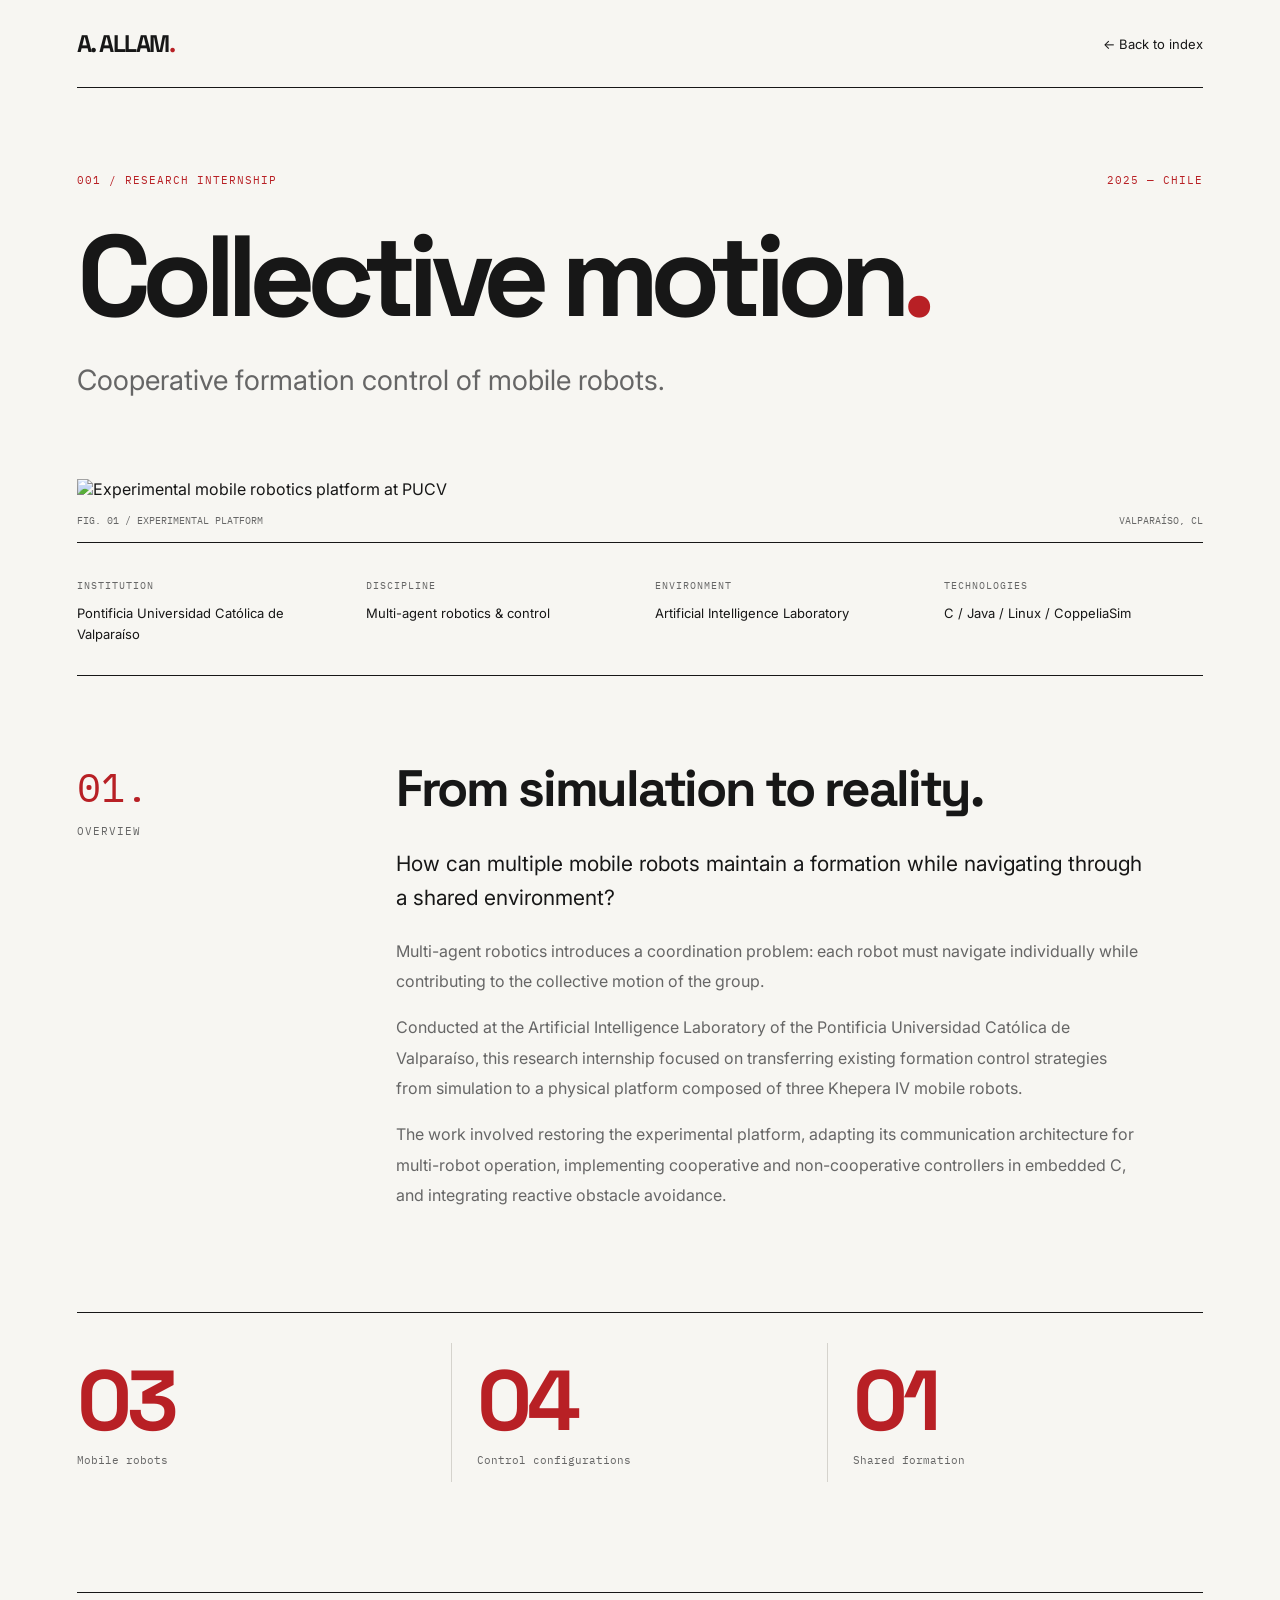
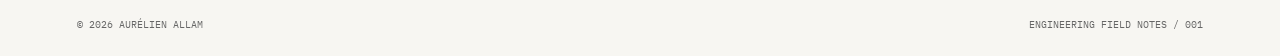
==== projects/khepera.html @ e6eaeb32 "Build initial robotics portfolio and Khepera project page" ====
<!DOCTYPE html>
<html lang="en">
  <head>
    <meta charset="UTF-8" />
    <meta name="viewport" content="width=device-width, initial-scale=1.0" />

    <title>Collective Motion | Aurélien Allam</title>

    <link rel="stylesheet" href="../style.css" />
    <link rel="stylesheet" href="../project.css" />

    <link rel="preconnect" href="https://fonts.googleapis.com" />
    <link rel="preconnect" href="https://fonts.gstatic.com" crossorigin />

    <link
      href="https://fonts.googleapis.com/css2?family=Space+Grotesk:wght@400;500;600;700&family=Inter:wght@400;500;600&family=IBM+Plex+Mono:wght@400;500&display=swap"
      rel="stylesheet"
    />
  </head>

  <body>
    <!-- NAVIGATION -->

    <header class="site-header container">
      <a class="logo" href="../index.html">A. ALLAM<span>.</span></a>

      <nav>
        <a href="../index.html#work">← Back to index</a>
      </nav>
    </header>

    <main class="container">
      <!-- PROJECT INTRODUCTION -->

      <section class="project-hero">
        <div class="project-eyebrow">
          <span>001 / RESEARCH INTERNSHIP</span>
          <span>2025 — CHILE</span>
        </div>

        <h1>Collective motion<span>.</span></h1>

        <p class="project-subtitle">
          Cooperative formation control of mobile robots.
        </p>
      </section>

      <!-- MAIN PHOTOGRAPH -->

      <figure class="editorial-figure">
        <img
          src="../assets/images/khepera/khepera-lab.jpg"
          alt="Experimental mobile robotics platform at PUCV"
        />

        <figcaption>
          <span>FIG. 01 / EXPERIMENTAL PLATFORM</span>
          <span>VALPARAÍSO, CL</span>
        </figcaption>
      </figure>

      <!-- PROJECT METADATA -->

      <section class="project-metadata">
        <div>
          <span class="metadata-label">Institution</span>
          <p>Pontificia Universidad Católica de Valparaíso</p>
        </div>

        <div>
          <span class="metadata-label">Discipline</span>
          <p>Multi-agent robotics & control</p>
        </div>

        <div>
          <span class="metadata-label">Environment</span>
          <p>Artificial Intelligence Laboratory</p>
        </div>

        <div>
          <span class="metadata-label">Technologies</span>
          <p>C / Java / Linux / CoppeliaSim</p>
        </div>
      </section>

      <!-- OVERVIEW -->

      <section class="editorial-section" id="overview">
        <div class="editorial-index">
          <span>01.</span>
          <p>OVERVIEW</p>
        </div>

        <div class="editorial-content">
          <h2>From simulation to reality.</h2>

          <p class="lead-paragraph">
            How can multiple mobile robots maintain a formation
            while navigating through a shared environment?
          </p>

          <p>
            Multi-agent robotics introduces a coordination problem:
            each robot must navigate individually while contributing
            to the collective motion of the group.
          </p>

          <p>
            Conducted at the Artificial Intelligence Laboratory of
            the Pontificia Universidad Católica de Valparaíso,
            this research internship focused on transferring
            existing formation control strategies from simulation
            to a physical platform composed of three Khepera IV
            mobile robots.
          </p>

          <p>
            The work involved restoring the experimental platform,
            adapting its communication architecture for multi-robot
            operation, implementing cooperative and non-cooperative
            controllers in embedded C, and integrating reactive
            obstacle avoidance.
          </p>
        </div>
      </section>

      <!-- PROJECT IN NUMBERS -->

      <section class="project-metrics">
        <div class="metric">
          <strong>03</strong>
          <span>Mobile robots</span>
        </div>

        <div class="metric">
          <strong>04</strong>
          <span>Control configurations</span>
        </div>

        <div class="metric">
          <strong>01</strong>
          <span>Shared formation</span>
        </div>
      </section>
    </main>

    <footer class="site-footer container">
      <span>© 2026 AURÉLIEN ALLAM</span>
      <span>ENGINEERING FIELD NOTES / 001</span>
    </footer>
  </body>
</html>
---- style.css ----
/* ========================================
   01 — DESIGN SYSTEM
   ======================================== */

:root {
  --background: #f7f6f2;
  --foreground: #171717;
  --accent: #b82025;
  --muted: #666666;
  --border: #d5d3cd;

  --font-heading: "Space Grotesk", sans-serif;
  --font-body: "Inter", sans-serif;
  --font-mono: "IBM Plex Mono", monospace;
}

/* ========================================
   02 — GLOBAL STYLES
   ======================================== */

* {
  box-sizing: border-box;
}

html {
  scroll-behavior: smooth;
}

body {
  margin: 0;
  background: var(--background);
  color: var(--foreground);
  font-family: var(--font-body);
  -webkit-font-smoothing: antialiased;
}

a {
  color: inherit;
  text-decoration: none;
}

a:focus-visible {
  outline: 2px solid var(--accent);
  outline-offset: 5px;
}

.container {
  width: 88%;
  max-width: 1200px;
  margin: 0 auto;
}

/* ========================================
   03 — NAVIGATION
   ======================================== */

.site-header {
  display: flex;
  justify-content: space-between;
  align-items: center;
  padding: 28px 0;
  border-bottom: 1px solid var(--foreground);
}

.logo {
  font-family: var(--font-heading);
  font-size: 24px;
  font-weight: 700;
  letter-spacing: -1.5px;
}

.logo span {
  color: var(--accent);
}

nav {
  display: flex;
  gap: 30px;
}

nav a {
  font-size: 13px;
  transition: color 0.2s ease;
}

nav a:hover {
  color: var(--accent);
}

/* ========================================
   04 — HERO
   ======================================== */

.hero {
  padding: 100px 0 75px;
}

.eyebrow {
  font-family: var(--font-mono);
  font-size: 12px;
  letter-spacing: 1.5px;
  color: var(--accent);
}

.hero h1 {
  font-family: var(--font-heading);
  font-size: clamp(55px, 10vw, 140px);
  font-weight: 700;
  line-height: 0.95;
  letter-spacing: -0.075em;
  margin: 30px 0;
}

.hero h1 span {
  color: var(--accent);
}

.hero-description {
  max-width: 480px;
  font-size: 17px;
  line-height: 1.8;
  color: var(--muted);
}

.hero-bottom {
  display: flex;
  justify-content: space-between;
  align-items: flex-end;
  margin-top: 45px;
}

.text-link {
  color: var(--accent);
  font-size: 14px;
  padding-bottom: 6px;
  border-bottom: 1px solid var(--accent);
}

.annotation {
  font-family: var(--font-mono);
  font-size: 11px;
  color: var(--muted);
}

/* ========================================
   05 — PROJECTS
   ======================================== */

.section-heading {
  display: flex;
  justify-content: space-between;
  border-top: 1px solid var(--foreground);
  padding: 18px 0;
  font-family: var(--font-mono);
  font-size: 12px;
  letter-spacing: 0.5px;
}

.project-image {
  position: relative;
  display: block;
  width: 100%;
  overflow: hidden;
  background-color: #171717;
}

.project-image img {
  display: block;
  width: 100%;
  height: auto;
  transition: transform 0.6s ease;
}

.project-image:hover img {
  transform: scale(1.025);
}

/* PROJECT OVERLAY */

.project-overlay {
  position: absolute;
  inset: 0;
  background: linear-gradient(
    90deg,
    rgba(0, 0, 0, 0.85),
    rgba(0, 0, 0, 0.3) 50%,
    transparent 80%
  );
  opacity: 0;
  transition: opacity 0.5s ease;
}

.project-preview {
  position: absolute;
  top: 50%;
  left: 6%;
  width: 45%;
  color: white;

  opacity: 0;
  transform: translateY(calc(-50% + 20px));

  transition:
    opacity 0.5s ease,
    transform 0.5s ease;
}

.preview-label {
  font-family: var(--font-mono);
  font-size: 10px;
  letter-spacing: 1.5px;
}

.project-preview h3 {
  font-family: var(--font-heading);
  font-size: clamp(24px, 5vw, 75px);
  line-height: 0.95;
  letter-spacing: -0.06em;
  color: #e34346;
  margin: 20px 0;
}

.preview-description {
  font-size: clamp(12px, 1.4vw, 17px);
  line-height: 1.6;
  max-width: 350px;
}

.preview-link {
  display: inline-block;
  margin-top: 15px;
  font-family: var(--font-mono);
  font-size: 10px;
  letter-spacing: 1px;
}

/* HOVER ANIMATION */

.project-image:hover .project-overlay,
.project-image:focus-visible .project-overlay {
  opacity: 1;
}

.project-image:hover .project-preview,
.project-image:focus-visible .project-preview {
  opacity: 1;
  transform: translateY(-50%);
}

/* TOUCHSCREENS */

@media (hover: none) {
  .project-overlay {
    opacity: 1;
  }

  .project-preview {
    opacity: 1;
    transform: translateY(-50%);
  }
}

.image-placeholder {
  font-family: var(--font-mono);
  font-size: 12px;
  letter-spacing: 2px;
  color: var(--muted);
}

.image-reference {
  position: absolute;
  top: 20px;
  left: 20px;
  font-family: var(--font-mono);
  font-size: 11px;
}

.image-caption {
  display: flex;
  justify-content: space-between;
  gap: 20px;
  padding: 12px 0;
  color: var(--muted);
  font-family: var(--font-mono);
  font-size: 10px;
}

.project-info {
  display: flex;
  align-items: flex-start;
  gap: 30px;
  padding: 35px 0;
  border-bottom: 1px solid var(--foreground);
}

.project-number {
  font-family: var(--font-mono);
  font-size: 30px;
  color: var(--accent);
}

.project-description h2 {
  margin: 0 0 12px;
  font-family: var(--font-heading);
  font-size: 42px;
  letter-spacing: -2px;
}

.project-description p {
  margin: 8px 0;
  font-size: 15px;
}

.project-description .project-location {
  font-size: 12px;
  color: var(--muted);
}

.project-description .project-tags {
  margin-top: 24px;
  font-family: var(--font-mono);
  font-size: 11px;
  line-height: 1.8;
  color: var(--muted);
}

.project-arrow {
  margin-left: auto;
  color: var(--accent);
  font-size: 38px;
  transition: transform 0.25s ease;
}

.project-info:hover .project-arrow {
  transform: translate(5px, -5px);
}

/* ========================================
   06 — ABOUT
   ======================================== */

.about-section {
  padding: 90px 0;
}

.about-section h2 {
  font-family: var(--font-heading);
  font-size: 40px;
  letter-spacing: -2px;
}

.about-section p {
  max-width: 600px;
  line-height: 1.8;
  color: var(--muted);
}

/* ========================================
   07 — FOOTER
   ======================================== */

.site-footer {
  display: flex;
  justify-content: space-between;
  gap: 20px;
  padding: 25px 0;
  border-top: 1px solid var(--foreground);
  font-family: var(--font-mono);
  font-size: 10px;
  color: var(--muted);
}

/* ========================================
   08 — RESPONSIVE DESIGN
   ======================================== */

@media (max-width: 600px) {
  .container {
    width: 90%;
  }

  .site-header {
    padding: 20px 0;
  }

  nav {
    gap: 15px;
  }

  nav a {
    font-size: 11px;
  }

  .logo {
    font-size: 19px;
  }

  .hero {
    padding: 65px 0 45px;
  }

  .hero h1 {
    font-size: clamp(42px, 11vw, 65px);
  }

  .hero-description {
    font-size: 15px;
  }

  .hero-bottom {
    align-items: flex-start;
    flex-direction: column;
    gap: 15px;
  }

  .project-info {
    gap: 15px;
  }

  .project-description h2 {
    font-size: 30px;
  }

  .project-number {
    font-size: 22px;
  }

  .project-arrow {
    font-size: 26px;
  }

  .image-placeholder {
    font-size: 9px;
    letter-spacing: 1px;
  }
}

@media (prefers-reduced-motion: reduce) {
  html {
    scroll-behavior: auto;
  }

  * {
    transition: none !important;
  }
}
---- project.css ----
/* ========================================
   01 — PROJECT HERO
   ======================================== */

.project-hero {
  padding: 85px 0 50px;
}

.project-eyebrow {
  display: flex;
  justify-content: space-between;
  gap: 20px;
  font-family: var(--font-mono);
  font-size: 11px;
  letter-spacing: 1px;
  color: var(--accent);
}

.project-hero h1 {
  font-family: var(--font-heading);
  font-size: clamp(48px, 9vw, 120px);
  font-weight: 700;
  line-height: 0.95;
  letter-spacing: -0.075em;
  margin: 35px 0 25px;
}

.project-hero h1 span {
  color: var(--accent);
}

.project-subtitle {
  font-size: clamp(18px, 2.5vw, 28px);
  line-height: 1.5;
  max-width: 750px;
  color: var(--muted);
}

/* ========================================
   02 — EDITORIAL PHOTOGRAPHY
   ======================================== */

.editorial-figure {
  margin: 0;
}

.editorial-figure img {
  display: block;
  width: 100%;
  max-height: 650px;
  object-fit: cover;
}

.editorial-figure figcaption {
  display: flex;
  justify-content: space-between;
  gap: 20px;
  padding: 15px 0;
  font-family: var(--font-mono);
  font-size: 10px;
  color: var(--muted);
}

/* ========================================
   03 — PROJECT METADATA
   ======================================== */

.project-metadata {
  display: grid;
  grid-template-columns: repeat(4, 1fr);
  gap: 30px;
  padding: 30px 0;
  border-top: 1px solid var(--foreground);
  border-bottom: 1px solid var(--foreground);
}

.metadata-label {
  font-family: var(--font-mono);
  font-size: 10px;
  text-transform: uppercase;
  color: var(--muted);
  letter-spacing: 1px;
}

.project-metadata p {
  font-size: 13px;
  line-height: 1.6;
  margin: 10px 0 0;
}

/* ========================================
   04 — EDITORIAL SECTIONS
   ======================================== */

.editorial-section {
  display: grid;
  grid-template-columns: 1fr 3fr;
  gap: 50px;
  padding: 85px 0;
}

.editorial-index span {
  font-family: var(--font-mono);
  font-size: 40px;
  color: var(--accent);
}

.editorial-index p {
  font-family: var(--font-mono);
  font-size: 11px;
  letter-spacing: 1px;
  color: var(--muted);
}

.editorial-content h2 {
  font-family: var(--font-heading);
  font-size: clamp(30px, 4vw, 52px);
  letter-spacing: -0.045em;
  line-height: 1.1;
  margin: 0 0 30px;
}

.editorial-content p {
  max-width: 750px;
  font-size: 16px;
  line-height: 1.9;
  color: var(--muted);
}

.editorial-content .lead-paragraph {
  font-size: 21px;
  line-height: 1.6;
  color: var(--foreground);
}

/* ========================================
   05 — PROJECT METRICS
   ======================================== */

.project-metrics {
  display: grid;
  grid-template-columns: repeat(3, 1fr);
  border-top: 1px solid var(--foreground);
  margin-bottom: 80px;
  padding: 30px 0;
}

.metric {
  display: flex;
  flex-direction: column;
  gap: 10px;
  padding: 15px 25px;
  border-right: 1px solid var(--border);
}

.metric:first-child {
  padding-left: 0;
}

.metric:last-child {
  border-right: none;
}

.metric strong {
  font-family: var(--font-heading);
  font-size: clamp(40px, 7vw, 85px);
  line-height: 1;
  letter-spacing: -0.06em;
  color: var(--accent);
}

.metric span {
  font-family: var(--font-mono);
  font-size: 11px;
  color: var(--muted);
}

/* ========================================
   06 — RESPONSIVE DESIGN
   ======================================== */

@media (max-width: 800px) {
  .project-metadata {
    grid-template-columns: repeat(2, 1fr);
  }

  .editorial-section {
    grid-template-columns: 1fr;
    gap: 25px;
    padding: 55px 0;
  }
}

@media (max-width: 600px) {
  .project-hero {
    padding: 55px 0 30px;
  }

  .project-eyebrow {
    font-size: 9px;
  }

  .editorial-figure figcaption {
    font-size: 8px;
  }

  .metric {
    padding: 10px;
  }

  .metric span {
    font-size: 9px;
  }

  .editorial-content p {
    font-size: 15px;
  }

  .editorial-content .lead-paragraph {
    font-size: 19px;
  }
}
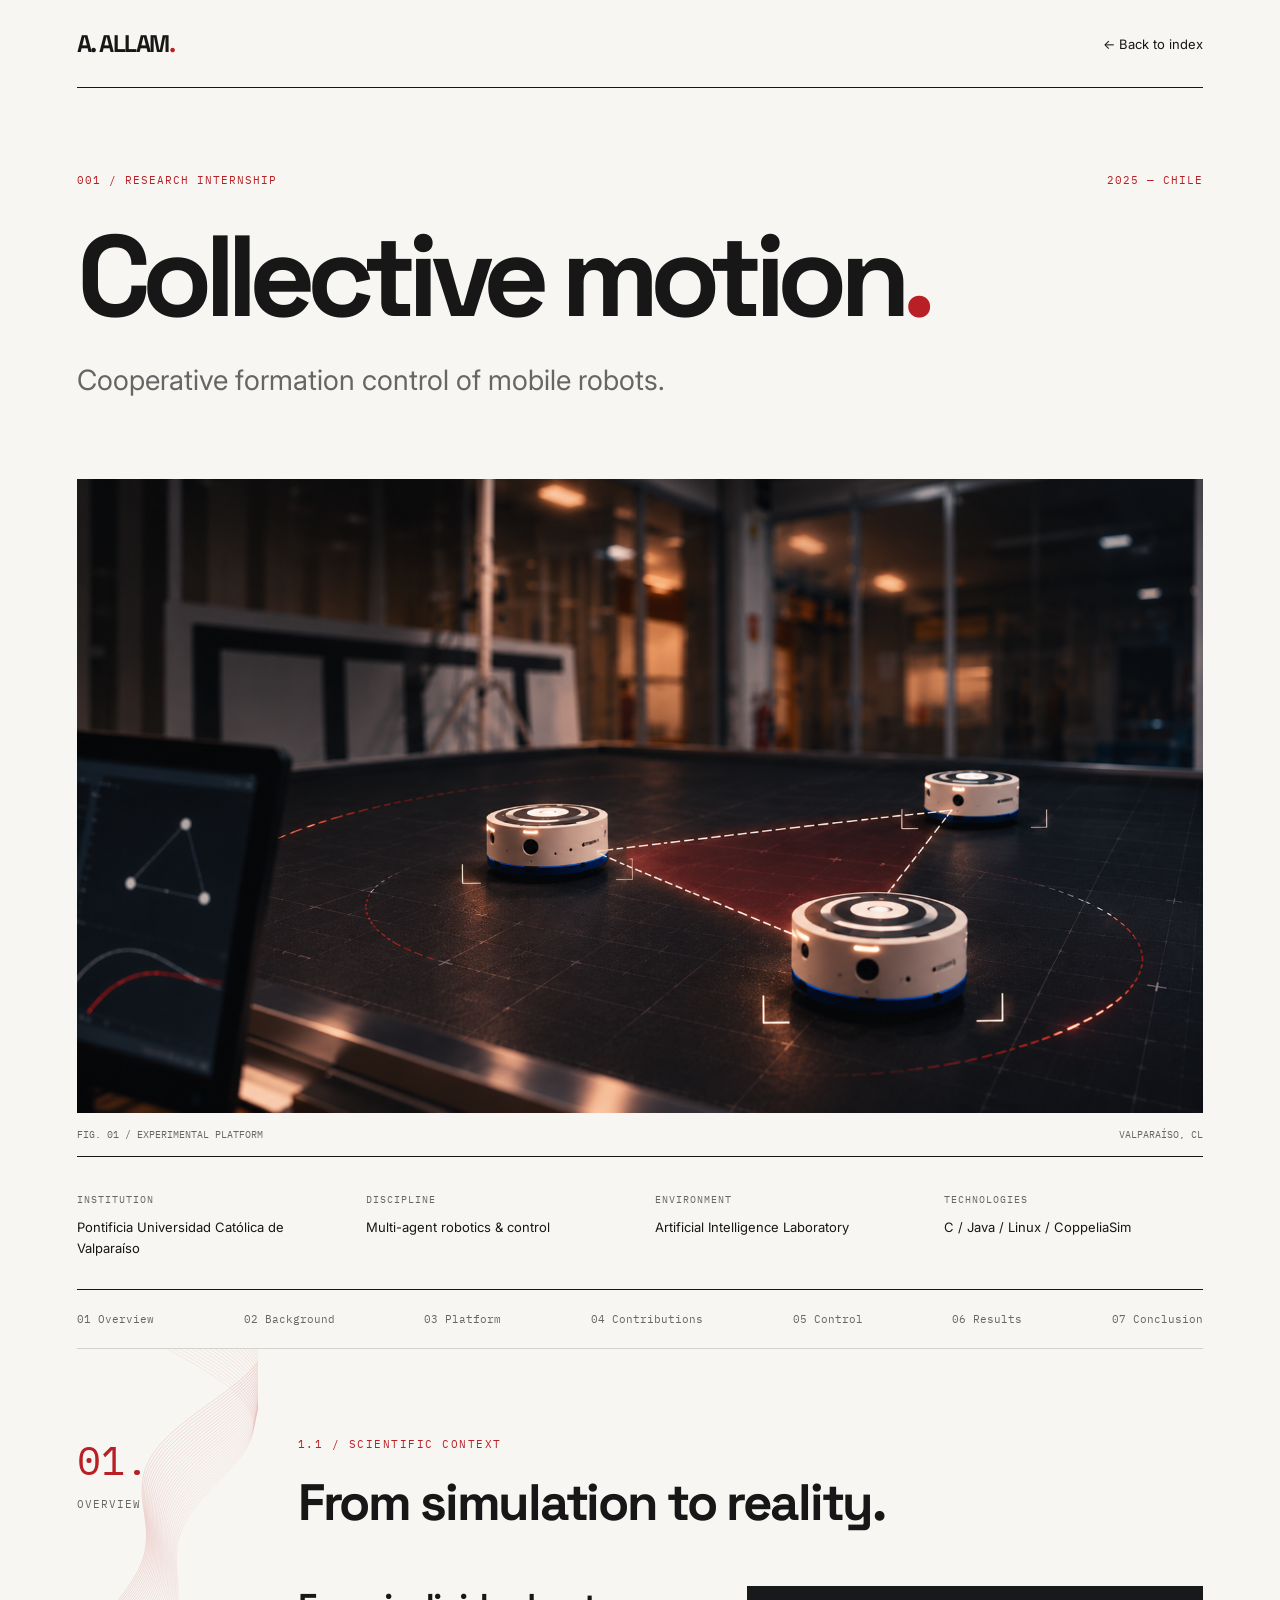
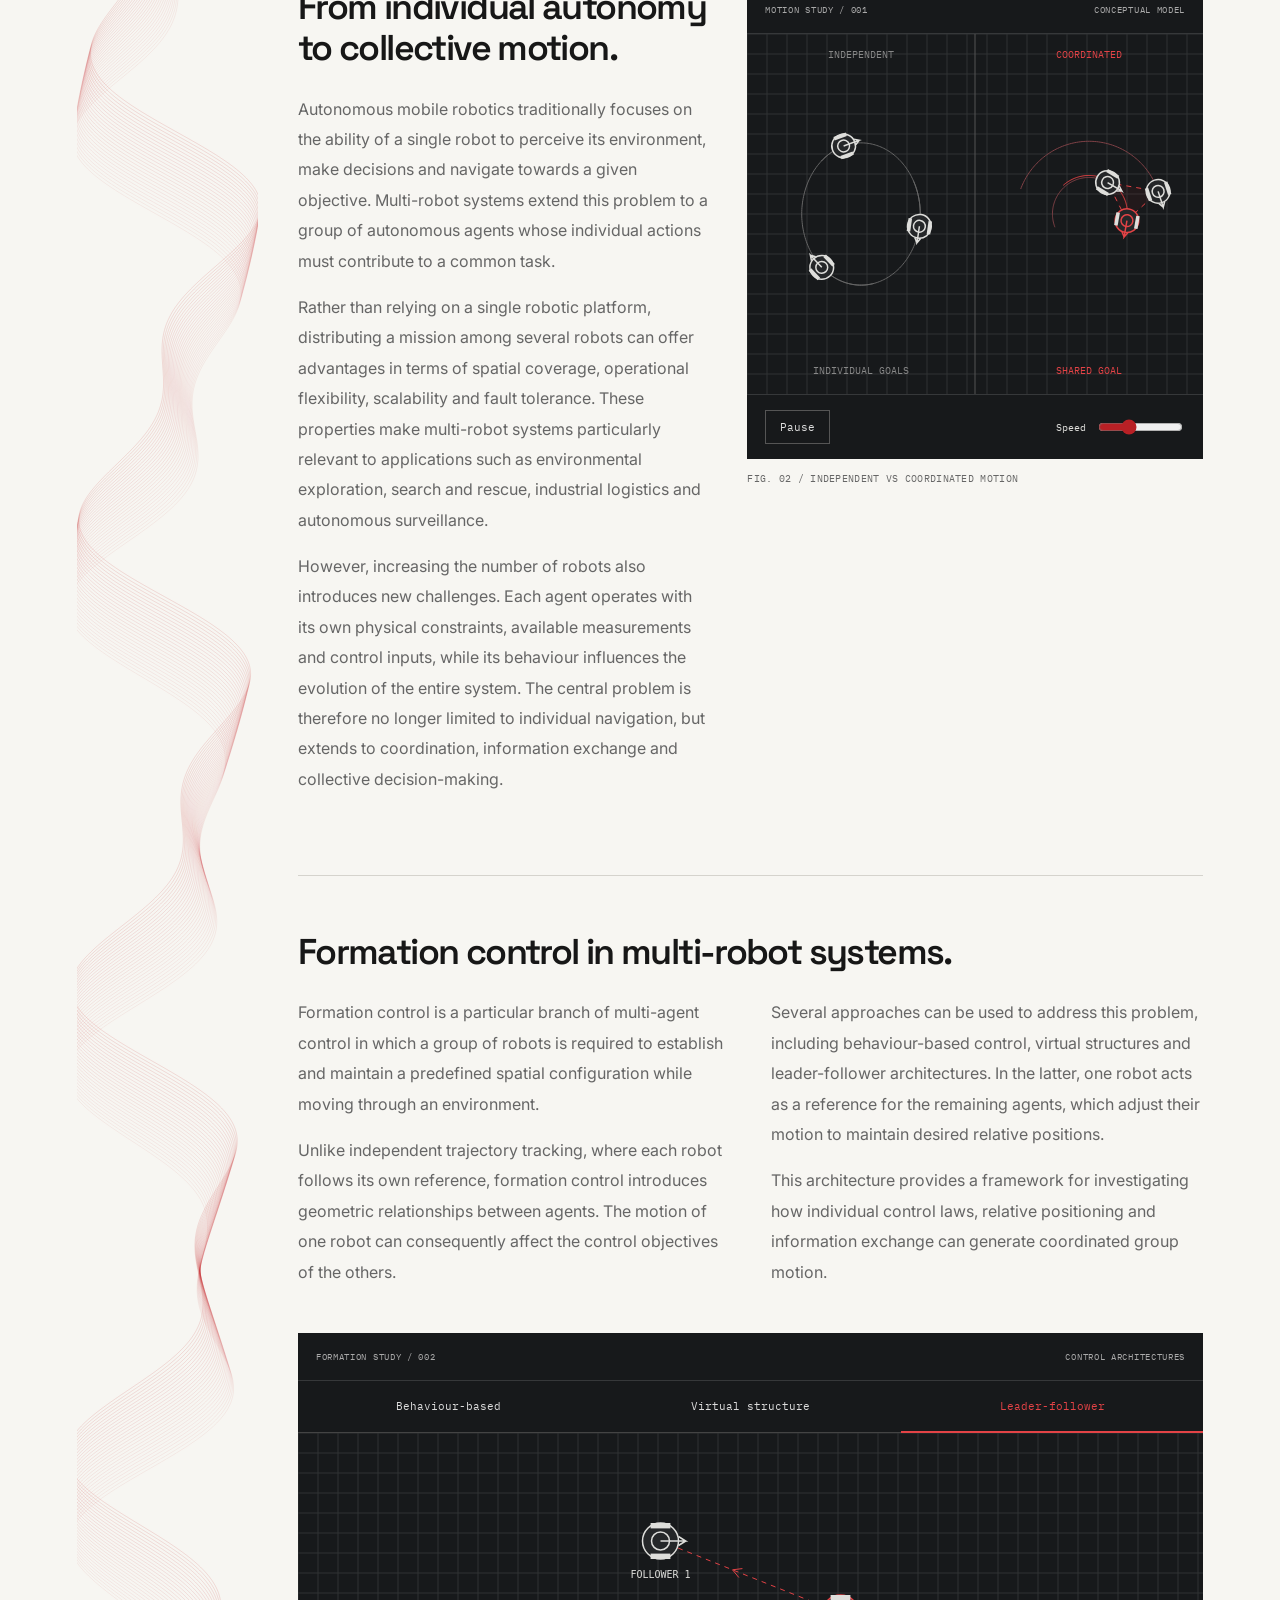
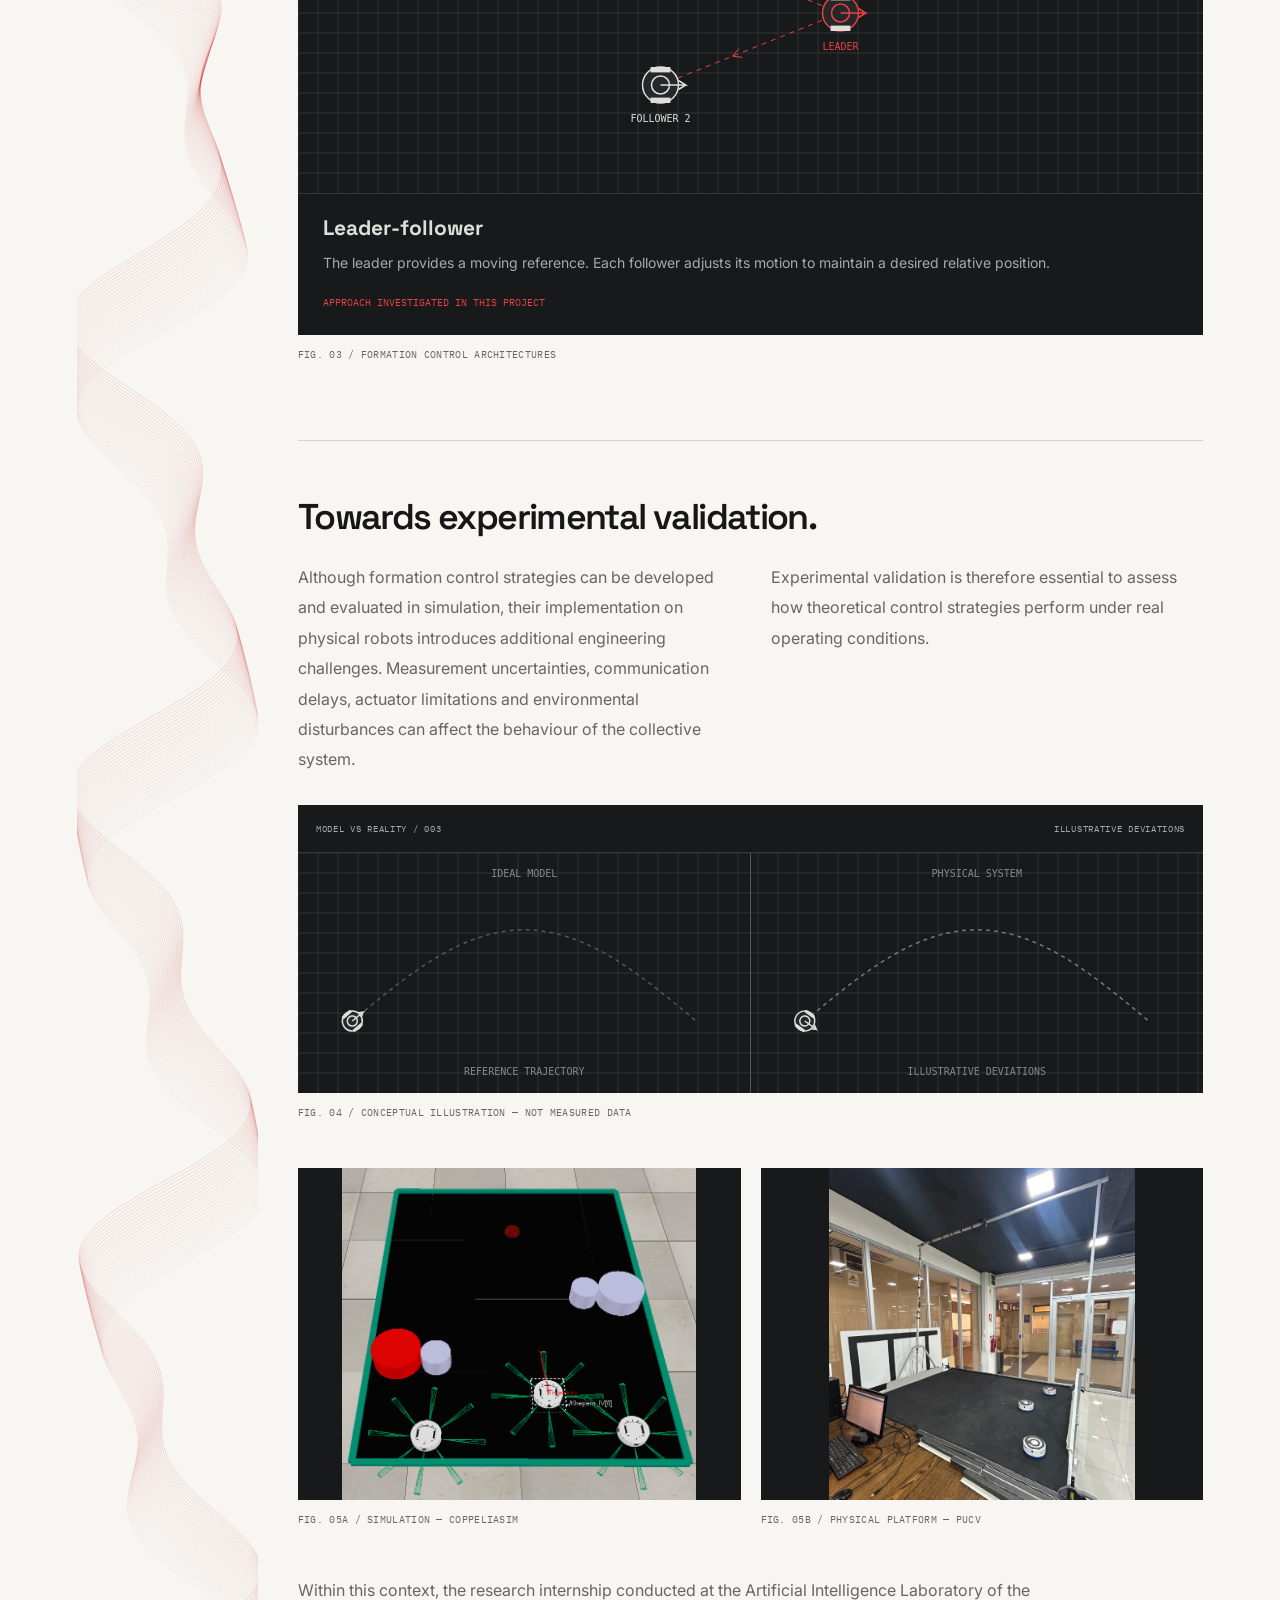
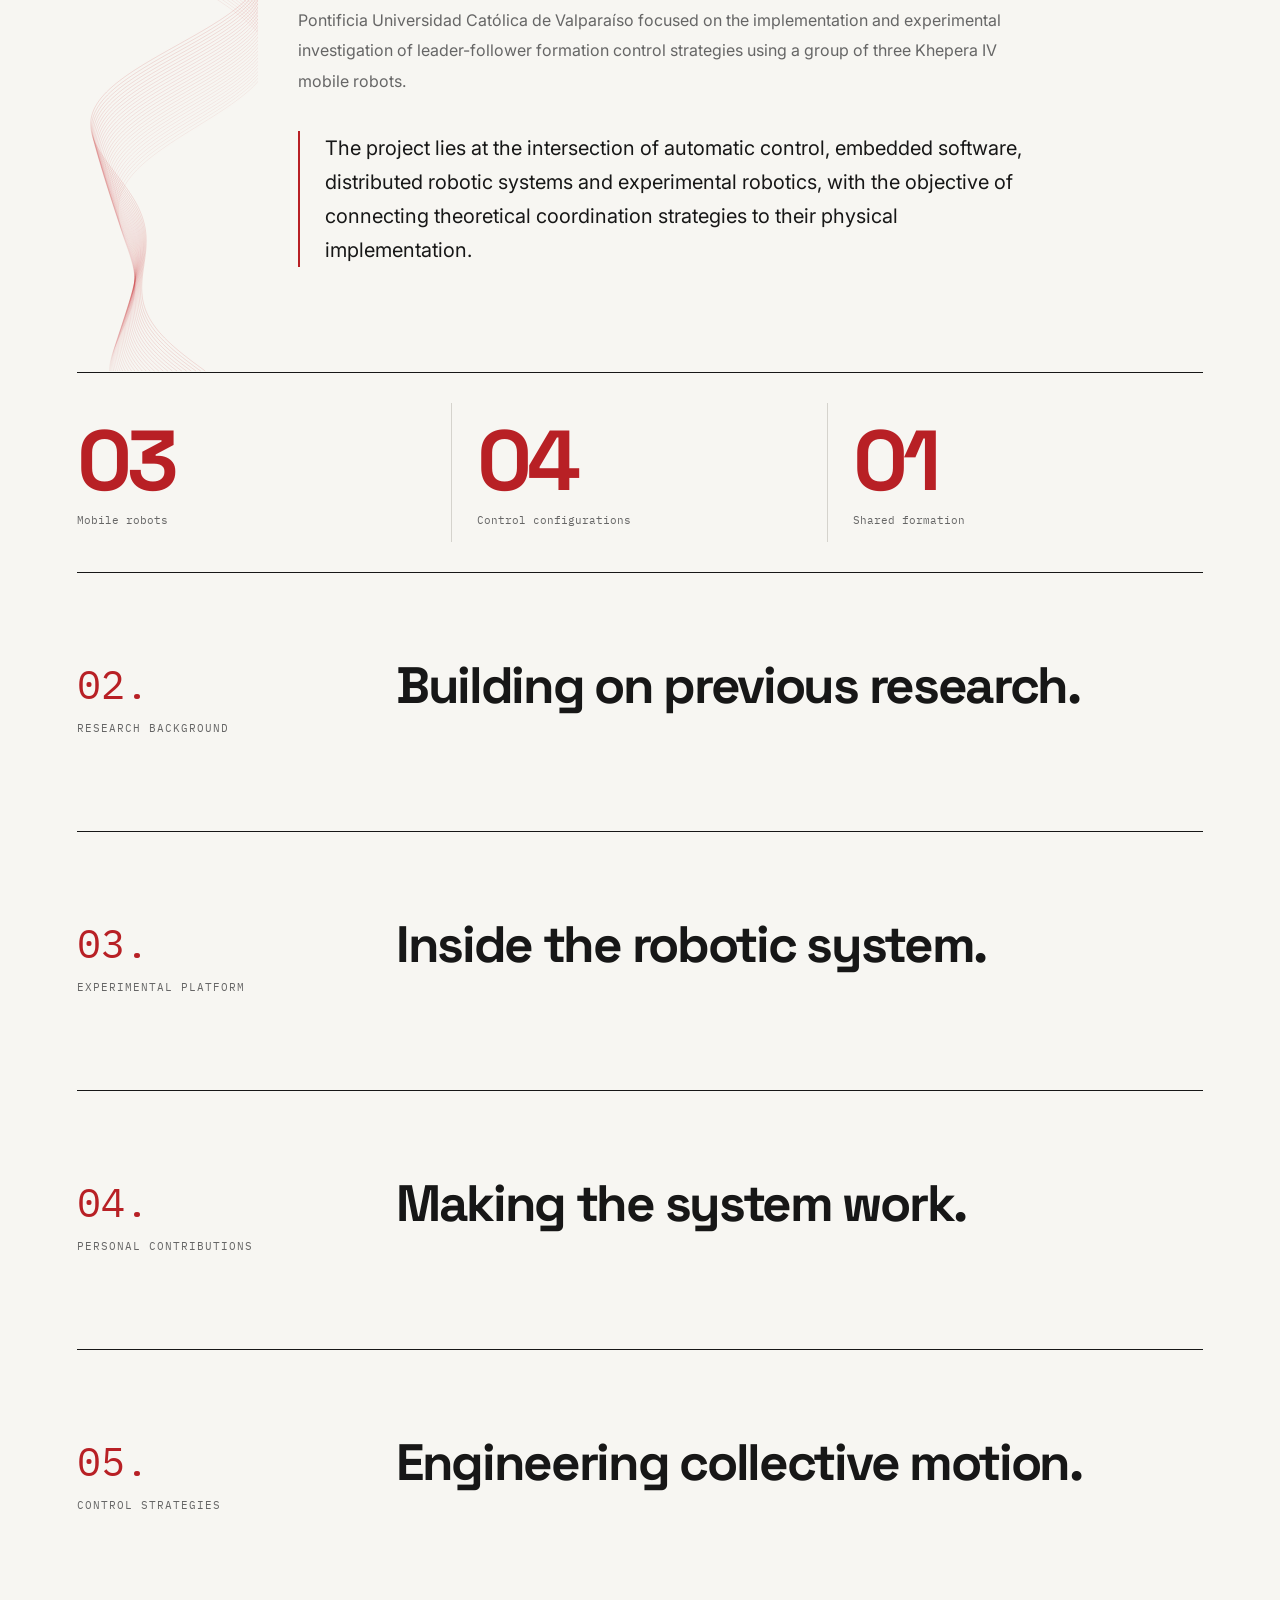
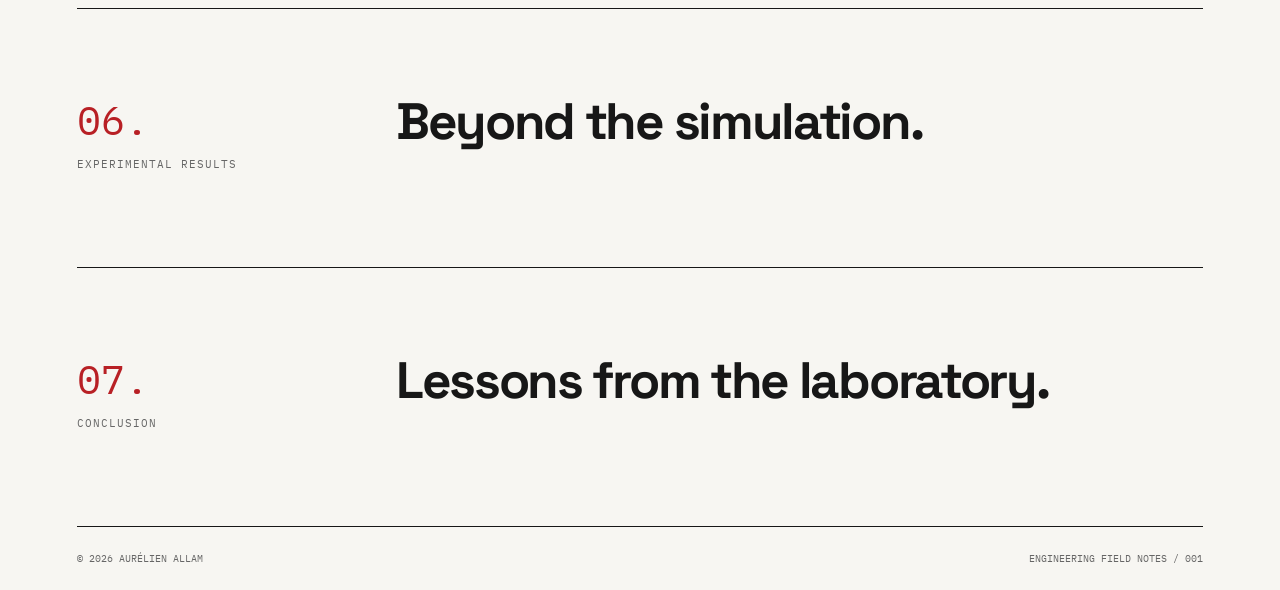
==== commit 2edc5128: "first section overview IN PROGRESS" ====
--- a/projects/khepera.html
+++ b/projects/khepera.html
@@ -1,5 +1,4 @@
-
-<!DOCTYPE html>
+<!doctype html>
 <html lang="en">
   <head>
     <meta charset="UTF-8" />
@@ -50,7 +49,7 @@
 
       <figure class="editorial-figure">
         <img
-          src="../assets/images/khepera/khepera-lab.jpg"
+          src="../assets/images/khepera/Formation triangulaire de robots en laboratoire.png"
           alt="Experimental mobile robotics platform at PUCV"
         />
 
@@ -84,46 +83,271 @@
         </div>
       </section>
 
-      <!-- OVERVIEW -->
-
-      <section class="editorial-section" id="overview">
-        <div class="editorial-index">
-          <span>01.</span>
-          <p>OVERVIEW</p>
-        </div>
-
-        <div class="editorial-content">
-          <h2>From simulation to reality.</h2>
-
-          <p class="lead-paragraph">
-            How can multiple mobile robots maintain a formation
-            while navigating through a shared environment?
-          </p>
-
-          <p>
-            Multi-agent robotics introduces a coordination problem:
-            each robot must navigate individually while contributing
-            to the collective motion of the group.
-          </p>
-
-          <p>
-            Conducted at the Artificial Intelligence Laboratory of
-            the Pontificia Universidad Católica de Valparaíso,
-            this research internship focused on transferring
-            existing formation control strategies from simulation
-            to a physical platform composed of three Khepera IV
-            mobile robots.
-          </p>
-
-          <p>
-            The work involved restoring the experimental platform,
-            adapting its communication architecture for multi-robot
-            operation, implementing cooperative and non-cooperative
-            controllers in embedded C, and integrating reactive
-            obstacle avoidance.
-          </p>
-        </div>
-      </section>
+      <!-- PROJECT NAVIGATION -->
+
+    <nav class="project-navigation" aria-label="Project sections">
+    <a href="#overview">01 Overview</a>
+    <a href="#background">02 Background</a>
+    <a href="#platform">03 Platform</a>
+    <a href="#contributions">04 Contributions</a>
+    <a href="#control">05 Control</a>
+    <a href="#results">06 Results</a>
+    <a href="#conclusion">07 Conclusion</a>
+    </nav>
+      
+<!-- 01 — SCIENTIFIC CONTEXT -->
+
+<section class="editorial-section scientific-context" id="overview">
+    <canvas id="project-margin-animation" aria-hidden="true"></canvas>
+  <div class="editorial-index">
+    <span>01.</span>
+    <p>OVERVIEW</p>
+  </div>
+
+  <div class="editorial-content">
+    <p class="scientific-label">1.1 / SCIENTIFIC CONTEXT</p>
+
+    <h2>From simulation to reality.</h2>
+
+    <!-- INDIVIDUAL AND COLLECTIVE MOTION -->
+
+    <div class="scientific-split">
+      <div class="scientific-text">
+        <h3>From individual autonomy to collective motion.</h3>
+
+        <p>
+          Autonomous mobile robotics traditionally focuses on the
+          ability of a single robot to perceive its environment,
+          make decisions and navigate towards a given objective.
+          Multi-robot systems extend this problem to a group of
+          autonomous agents whose individual actions must contribute
+          to a common task.
+        </p>
+
+        <p>
+          Rather than relying on a single robotic platform,
+          distributing a mission among several robots can offer
+          advantages in terms of spatial coverage, operational
+          flexibility, scalability and fault tolerance. These
+          properties make multi-robot systems particularly relevant
+          to applications such as environmental exploration,
+          search and rescue, industrial logistics and autonomous
+          surveillance.
+        </p>
+
+        <p>
+          However, increasing the number of robots also introduces
+          new challenges. Each agent operates with its own physical
+          constraints, available measurements and control inputs,
+          while its behaviour influences the evolution of the
+          entire system. The central problem is therefore no longer
+          limited to individual navigation, but extends to
+          coordination, information exchange and collective
+          decision-making.
+        </p>
+      </div>
+
+      <figure class="scientific-figure motion-figure">
+        <div class="simulation-panel">
+          <div class="simulation-header">
+            <span>MOTION STUDY / 001</span>
+            <span>CONCEPTUAL MODEL</span>
+          </div>
+
+          <canvas id="collective-motion"></canvas>
+
+          <div class="simulation-controls">
+            <button id="motion-toggle" type="button">
+              Pause
+            </button>
+
+            <label>
+              Speed
+              <input
+                id="motion-speed"
+                type="range"
+                min="0.5"
+                max="2"
+                step="0.1"
+                value="1"
+              />
+            </label>
+          </div>
+        </div>
+
+        <figcaption>
+          FIG. 02 / INDEPENDENT VS COORDINATED MOTION
+        </figcaption>
+      </figure>
+    </div>
+
+    <!-- FORMATION CONTROL -->
+
+    <div class="scientific-subsection">
+      <h3>Formation control in multi-robot systems.</h3>
+
+      <div class="scientific-columns">
+        <p>
+          Formation control is a particular branch of multi-agent
+          control in which a group of robots is required to establish
+          and maintain a predefined spatial configuration while
+          moving through an environment.
+        </p>
+
+        <p>
+          Unlike independent trajectory tracking, where each robot
+          follows its own reference, formation control introduces
+          geometric relationships between agents. The motion of one
+          robot can consequently affect the control objectives of
+          the others.
+        </p>
+
+        <p>
+          Several approaches can be used to address this problem,
+          including behaviour-based control, virtual structures
+          and leader-follower architectures. In the latter, one
+          robot acts as a reference for the remaining agents,
+          which adjust their motion to maintain desired relative
+          positions.
+        </p>
+
+        <p>
+          This architecture provides a framework for investigating
+          how individual control laws, relative positioning and
+          information exchange can generate coordinated group motion.
+        </p>
+      </div>
+
+      <figure class="scientific-figure">
+        <div class="simulation-panel">
+          <div class="simulation-header">
+            <span>FORMATION STUDY / 002</span>
+            <span>CONTROL ARCHITECTURES</span>
+          </div>
+
+          <div class="formation-tabs">
+            <button type="button" data-formation="behaviour">
+              Behaviour-based
+            </button>
+
+            <button type="button" data-formation="virtual">
+              Virtual structure
+            </button>
+
+            <button
+              type="button"
+              data-formation="leader"
+              class="active"
+            >
+              Leader-follower
+            </button>
+          </div>
+
+          <canvas id="formation-architectures"></canvas>
+
+          <div class="formation-explanation">
+            <h4 id="formation-title">Leader-follower</h4>
+
+            <p id="formation-description">
+              The leader provides a moving reference. Each follower
+              adjusts its motion to maintain a desired relative
+              position.
+            </p>
+
+            <span id="formation-note">
+              APPROACH INVESTIGATED IN THIS PROJECT
+            </span>
+          </div>
+        </div>
+
+        <figcaption>
+          FIG. 03 / FORMATION CONTROL ARCHITECTURES
+        </figcaption>
+      </figure>
+    </div>
+
+    <!-- EXPERIMENTAL VALIDATION -->
+
+    <div class="scientific-subsection">
+      <h3>Towards experimental validation.</h3>
+
+      <div class="scientific-columns">
+        <p>
+          Although formation control strategies can be developed
+          and evaluated in simulation, their implementation on
+          physical robots introduces additional engineering
+          challenges. Measurement uncertainties, communication
+          delays, actuator limitations and environmental disturbances
+          can affect the behaviour of the collective system.
+        </p>
+
+        <p>
+          Experimental validation is therefore essential to assess
+          how theoretical control strategies perform under real
+          operating conditions.
+        </p>
+      </div>
+
+      <figure class="scientific-figure">
+        <div class="simulation-panel">
+          <div class="simulation-header">
+            <span>MODEL VS REALITY / 003</span>
+            <span>ILLUSTRATIVE DEVIATIONS</span>
+          </div>
+
+          <canvas id="model-reality"></canvas>
+        </div>
+
+        <figcaption>
+          FIG. 04 / CONCEPTUAL ILLUSTRATION — NOT MEASURED DATA
+        </figcaption>
+      </figure>
+
+      <div class="experimental-comparison">
+        <figure class="scientific-figure">
+          <img
+            src="../assets/images/khepera/simu_adapt.PNG"
+            alt="Multi-robot simulation environment in CoppeliaSim"
+            loading="lazy"
+          />
+
+          <figcaption>
+            FIG. 05A / SIMULATION — COPPELIASIM
+          </figcaption>
+        </figure>
+
+        <figure class="scientific-figure">
+          <img
+            src="../assets/images/khepera/Pla.jpg"
+            alt="Physical Khepera IV experimental platform at PUCV"
+            loading="lazy"
+          />
+
+          <figcaption>
+            FIG. 05B / PHYSICAL PLATFORM — PUCV
+          </figcaption>
+        </figure>
+      </div>
+
+      <p>
+        Within this context, the research internship conducted at
+        the Artificial Intelligence Laboratory of the Pontificia
+        Universidad Católica de Valparaíso focused on the
+        implementation and experimental investigation of
+        leader-follower formation control strategies using a
+        group of three Khepera IV mobile robots.
+      </p>
+
+      <p class="scientific-conclusion">
+        The project lies at the intersection of automatic control,
+        embedded software, distributed robotic systems and
+        experimental robotics, with the objective of connecting
+        theoretical coordination strategies to their physical
+        implementation.
+      </p>
+    </div>
+  </div>
+</section>
 
       <!-- PROJECT IN NUMBERS -->
 
@@ -143,11 +367,90 @@
           <span>Shared formation</span>
         </div>
       </section>
+      <!-- RESEARCH BACKGROUND -->
+
+<section class="editorial-section" id="background">
+  <div class="editorial-index">
+    <span>02.</span>
+    <p>RESEARCH BACKGROUND</p>
+  </div>
+
+  <div class="editorial-content">
+    <h2>Building on previous research.</h2>
+  </div>
+</section>
+
+<!-- EXPERIMENTAL PLATFORM -->
+
+<section class="editorial-section" id="platform">
+  <div class="editorial-index">
+    <span>03.</span>
+    <p>EXPERIMENTAL PLATFORM</p>
+  </div>
+
+  <div class="editorial-content">
+    <h2>Inside the robotic system.</h2>
+  </div>
+</section>
+
+<!-- PERSONAL CONTRIBUTIONS -->
+
+<section class="editorial-section" id="contributions">
+  <div class="editorial-index">
+    <span>04.</span>
+    <p>PERSONAL CONTRIBUTIONS</p>
+  </div>
+
+  <div class="editorial-content">
+    <h2>Making the system work.</h2>
+  </div>
+</section>
+
+<!-- CONTROL STRATEGIES -->
+
+<section class="editorial-section" id="control">
+  <div class="editorial-index">
+    <span>05.</span>
+    <p>CONTROL STRATEGIES</p>
+  </div>
+
+  <div class="editorial-content">
+    <h2>Engineering collective motion.</h2>
+  </div>
+</section>
+
+<!-- EXPERIMENTAL RESULTS -->
+
+<section class="editorial-section" id="results">
+  <div class="editorial-index">
+    <span>06.</span>
+    <p>EXPERIMENTAL RESULTS</p>
+  </div>
+
+  <div class="editorial-content">
+    <h2>Beyond the simulation.</h2>
+  </div>
+</section>
+
+<!-- CONCLUSION -->
+
+<section class="editorial-section" id="conclusion">
+  <div class="editorial-index">
+    <span>07.</span>
+    <p>CONCLUSION</p>
+  </div>
+
+  <div class="editorial-content">
+    <h2>Lessons from the laboratory.</h2>
+  </div>
+</section>
     </main>
 
     <footer class="site-footer container">
       <span>© 2026 AURÉLIEN ALLAM</span>
       <span>ENGINEERING FIELD NOTES / 001</span>
     </footer>
+
+    <script src="khepera.js"></script>
   </body>
 </html>
--- a/style.css
+++ b/style.css
@@ -445,3 +445,290 @@
     transition: none !important;
   }
 }
+
+
+/* ========================================
+   09 — IMMERSIVE EDITORIAL LAYOUT
+   ======================================== */
+
+/* DEFAULT — ORIGINAL VERTICAL LAYOUT */
+
+.hero-portrait,
+.hero-name {
+  display: none;
+}
+
+/* WIDE SCREEN */
+
+@media (min-width: 1100px) {
+
+  .home-page .container {
+    width: 94%;
+    max-width: none;
+  }
+
+  /* IMMERSIVE HERO */
+
+  .home-layout .hero {
+    display: grid;
+    grid-template-columns: repeat(12, minmax(0, 1fr));
+    grid-template-rows: minmax(min-content, 1fr) auto;
+
+    min-height: calc(100vh - 90px);
+    padding: 24px 0 32px;
+    row-gap: 24px;
+
+    isolation: isolate;
+  }
+
+  /* PORTRAIT */
+
+  .hero-portrait {
+    display: block;
+    position: relative;
+
+    grid-column: 5 / -1;
+    grid-row: 1;
+
+    min-height: 480px;
+    background: #c5c3be;
+
+    z-index: 0;
+  }
+
+  .hero-portrait span {
+    position: absolute;
+    right: 20px;
+    bottom: 20px;
+
+    font-family: var(--font-mono);
+    font-size: 12px;
+    color: #454545;
+  }
+
+  /* OVERLAPPING TYPOGRAPHY */
+
+  .hero-copy {
+    grid-column: 1 / 11;
+    grid-row: 1;
+
+    align-self: center;
+    padding: 35px 0;
+
+    z-index: 1;
+  }
+
+  .home-layout .hero h1 {
+    font-size: 12vw;
+    color: var(--accent);
+    margin: 35px 0;
+  }
+
+  .home-layout .eyebrow {
+    font-size: clamp(12px, 0.9vw, 18px);
+  }
+
+  /* PERSONAL INTRODUCTION */
+
+  .hero-name {
+    display: block;
+
+    font-family: var(--font-heading);
+    font-size: clamp(24px, 2.4vw, 48px);
+    font-weight: 600;
+
+    margin: 0 0 12px;
+  }
+
+  .home-layout .hero-description {
+    max-width: 30vw;
+
+    font-size: clamp(18px, 1.55vw, 32px);
+    line-height: 1.55;
+    color: var(--foreground);
+
+    margin: 0;
+  }
+
+  /* HERO FOOTNOTE */
+
+  .home-layout .hero-bottom {
+    grid-column: 1 / -1;
+    grid-row: 2;
+
+    margin: 0;
+    align-items: center;
+  }
+
+  .home-layout .text-link {
+    font-size: clamp(16px, 1.1vw, 24px);
+  }
+
+  .home-layout .annotation {
+    font-size: clamp(12px, 0.85vw, 18px);
+  }
+
+  /* SELECTED WORK — CONTINUOUS GALLERY */
+
+.home-layout .project {
+  display: grid;
+  grid-template-columns: minmax(0, 62fr) minmax(0, 38fr);
+
+  gap: 0;
+  align-items: stretch;
+
+  position: relative;
+  margin-bottom: 60px;
+}
+
+.home-layout .project:last-child {
+  margin-bottom: 0;
+}
+
+.home-layout .project-visual {
+  min-width: 0;
+  position: relative;
+}
+
+.home-layout .project-info {
+  position: relative;
+
+  flex-direction: column;
+  justify-content: center;
+  align-items: flex-start;
+
+  gap: 20px;
+  padding: 40px 30px 40px 3vw;
+
+  border: none;
+  background: transparent;
+}
+
+.home-layout .project-arrow {
+  margin-left: 0;
+}
+
+.home-layout .project-description h2 {
+  font-size: clamp(42px, 4vw, 85px);
+}
+
+.home-layout .project-description p {
+  font-size: clamp(18px, 1.4vw, 30px);
+}
+
+.home-layout .project-description .project-location {
+  font-size: clamp(16px, 1.1vw, 24px);
+}
+
+.home-layout .project-description .project-tags {
+  font-size: clamp(12px, 0.9vw, 20px);
+}
+
+  .home-layout .about-section p {
+    max-width: 850px;
+    font-size: clamp(18px, 1.4vw, 30px);
+  }
+}
+
+/* ========================================
+   10 — GENERATIVE GRAPHICS
+   ======================================== */
+
+.projects-gallery {
+  position: relative;
+  isolation: isolate;
+}
+
+#projects-animation {
+  display: none;
+  pointer-events: none;
+}
+
+/* CONTINUOUS ANIMATION — WIDE SCREEN */
+
+@media (min-width: 1100px) {
+
+  #projects-animation {
+    display: block;
+
+    position: absolute;
+    top: 0;
+    right: 0;
+
+    width: 38%;
+    height: 100%;
+
+    z-index: 0;
+  }
+
+  .projects-gallery .project {
+    position: relative;
+    z-index: 1;
+  }
+}
+
+
+/* ========================================
+   11 — COMPACT HERO PORTRAIT
+   ======================================== */
+
+@media (min-width: 601px) and (max-width: 1099px) {
+
+  .home-layout .hero {
+    position: relative;
+    isolation: isolate;
+  }
+
+  .hero-portrait {
+    display: block;
+
+    position: absolute;
+    top: 55px;
+    right: 0;
+
+    width: 38%;
+    height: 65%;
+
+    background: #c5c3be;
+
+    z-index: -1;
+  }
+
+  .hero-portrait span {
+    position: absolute;
+    bottom: 12px;
+    right: 12px;
+
+    font-family: var(--font-mono);
+    font-size: 9px;
+    color: var(--muted);
+  }
+
+  .hero-description {
+    max-width: 65%;
+  }
+}
+
+@media (max-width: 600px) {
+
+  .hero-portrait {
+    display: block;
+
+    position: relative;
+
+    width: 100%;
+    aspect-ratio: 4 / 3;
+
+    background: #c5c3be;
+    margin-bottom: 30px;
+  }
+
+  .hero-portrait span {
+    position: absolute;
+    bottom: 12px;
+    right: 12px;
+
+    font-family: var(--font-mono);
+    font-size: 9px;
+  }
+}
--- a/project.css
+++ b/project.css
@@ -1,4 +1,3 @@
-
 /* ========================================
    01 — PROJECT HERO
    ======================================== */
@@ -48,8 +47,9 @@
 .editorial-figure img {
   display: block;
   width: 100%;
-  max-height: 650px;
-  object-fit: cover;
+  height: auto;
+  object-fit: contain;
+  
 }
 
 .editorial-figure figcaption {
@@ -221,3 +221,371 @@
     font-size: 19px;
   }
 }
+
+
+/* ========================================
+   07 — PROJECT NAVIGATION
+   ======================================== */
+
+.project-navigation {
+  position: sticky;
+  top: 0;
+  z-index: 20;
+
+  display: flex;
+  justify-content: space-between;
+  align-items: center;
+  gap: 25px;
+
+  padding: 22px 0;
+  background: var(--background);
+  border-bottom: 1px solid var(--border);
+
+  overflow-x: auto;
+  scrollbar-width: none;
+}
+
+.project-navigation::-webkit-scrollbar {
+  display: none;
+}
+
+.project-navigation a {
+  font-family: var(--font-mono);
+  font-size: 11px;
+  white-space: nowrap;
+  color: var(--muted);
+  transition: color 0.2s ease;
+}
+
+.project-navigation a:hover {
+  color: var(--accent);
+}
+
+.editorial-section {
+  scroll-margin-top: 75px;
+}
+
+/* ========================================
+   08 — SECTION SEPARATORS
+   ======================================== */
+
+.editorial-section + .editorial-section,
+.project-metrics + .editorial-section {
+  border-top: 1px solid var(--foreground);
+}
+
+.editorial-content {
+  min-width: 0;
+}
+
+.project-metrics {
+  margin-bottom: 0;
+}
+
+
+/* ========================================
+   07 — SCIENTIFIC CONTEXT
+   ======================================== */
+
+.scientific-context {
+  grid-template-columns: minmax(100px, 1fr) minmax(0, 5fr);
+  gap: 40px;
+}
+
+.scientific-context .editorial-content {
+  min-width: 0;
+}
+
+.scientific-context .scientific-label {
+  font-family: var(--font-mono);
+  font-size: 11px;
+  letter-spacing: 1.5px;
+  color: var(--accent);
+  margin: 0 0 20px;
+}
+
+.scientific-context h3 {
+  font-family: var(--font-heading);
+  font-size: clamp(24px, 2.8vw, 38px);
+  font-weight: 600;
+  line-height: 1.15;
+  letter-spacing: -0.045em;
+  margin: 0 0 25px;
+}
+
+.scientific-split {
+  display: grid;
+  grid-template-columns: minmax(0, 1fr) minmax(0, 1.1fr);
+  gap: 35px;
+  align-items: start;
+  margin-top: 55px;
+}
+
+.scientific-subsection {
+  padding-top: 55px;
+  margin-top: 65px;
+  border-top: 1px solid var(--border);
+}
+
+.scientific-columns {
+  columns: 2;
+  column-gap: 40px;
+  margin-bottom: 30px;
+}
+
+.scientific-columns p {
+  margin-top: 0;
+  break-inside: avoid;
+}
+
+/* Scientific figures */
+
+.scientific-figure {
+  margin: 0;
+  min-width: 0;
+}
+
+.scientific-figure figcaption {
+  font-family: var(--font-mono);
+  font-size: 10px;
+  line-height: 1.6;
+  color: var(--muted);
+  padding: 12px 0;
+  letter-spacing: 0.3px;
+}
+
+.motion-figure {
+  position: sticky;
+  top: 30px;
+}
+
+/* Simulation environment */
+
+.simulation-panel {
+  background: #17191b;
+  color: #dededb;
+  overflow: hidden;
+}
+
+.simulation-header {
+  display: flex;
+  justify-content: space-between;
+  flex-wrap: wrap;
+  gap: 10px;
+  padding: 18px;
+  border-bottom: 1px solid #36383a;
+  font-family: var(--font-mono);
+  font-size: 9px;
+  letter-spacing: 0.7px;
+  color: #aaa;
+}
+
+.simulation-panel canvas {
+  display: block;
+  width: 100%;
+  height: 330px;
+}
+
+#collective-motion {
+  height: 360px;
+}
+
+#formation-architectures {
+  height: 360px;
+}
+
+#model-reality {
+  height: 240px;
+}
+
+/* Animation controls */
+
+.simulation-controls {
+  display: flex;
+  align-items: center;
+  justify-content: space-between;
+  flex-wrap: wrap;
+  gap: 15px;
+  padding: 15px 18px;
+  border-top: 1px solid #36383a;
+}
+
+.simulation-panel button {
+  background: transparent;
+  border: 1px solid #555;
+  color: #ddd;
+  font-family: var(--font-mono);
+  font-size: 11px;
+  padding: 9px 14px;
+  cursor: pointer;
+  transition: color 0.2s, border-color 0.2s;
+}
+
+.simulation-panel button:hover,
+.simulation-panel button.active {
+  color: #e34346;
+  border-color: #e34346;
+}
+
+.simulation-controls label {
+  display: flex;
+  align-items: center;
+  gap: 10px;
+  font-family: var(--font-mono);
+  font-size: 10px;
+}
+
+.simulation-controls input {
+  width: 85px;
+  accent-color: #b82025;
+}
+
+/* Formation architectures */
+
+.formation-tabs {
+  display: grid;
+  grid-template-columns: repeat(3, 1fr);
+}
+
+.formation-tabs button {
+  border: none;
+  border-bottom: 1px solid #444;
+  padding: 18px 8px;
+}
+
+.formation-tabs button.active {
+  border-bottom: 2px solid #e34346;
+}
+
+.formation-explanation {
+  padding: 20px 25px 25px;
+  border-top: 1px solid #36383a;
+}
+
+.formation-explanation h4 {
+  font-family: var(--font-heading);
+  font-size: 21px;
+  margin: 0 0 10px;
+}
+
+.formation-explanation p {
+  font-size: 14px;
+  line-height: 1.7;
+  color: #aaa;
+  margin: 0 0 15px;
+}
+
+.formation-explanation span {
+  font-family: var(--font-mono);
+  font-size: 10px;
+  color: #e34346;
+}
+
+/* Experimental documentation */
+
+.experimental-comparison {
+  display: grid;
+  grid-template-columns: repeat(2, minmax(0, 1fr));
+  gap: 20px;
+  margin: 35px 0;
+}
+
+.experimental-comparison img {
+  display: block;
+  width: 100%;
+  aspect-ratio: 4 / 3;
+  object-fit: contain;
+  background: #17191b;
+}
+
+.scientific-context .scientific-conclusion {
+  color: var(--foreground);
+  font-size: 20px;
+  line-height: 1.7;
+  border-left: 2px solid var(--accent);
+  padding-left: 25px;
+  margin-top: 35px;
+}
+
+/* Responsive scientific layout */
+
+@media (max-width: 1100px) {
+  .scientific-split {
+    grid-template-columns: 1fr;
+  }
+
+  .motion-figure {
+    position: static;
+  }
+}
+
+@media (max-width: 800px) {
+  .scientific-context {
+    grid-template-columns: 1fr;
+    gap: 25px;
+  }
+
+  .scientific-columns {
+    columns: 1;
+  }
+}
+
+@media (max-width: 600px) {
+  .experimental-comparison {
+    grid-template-columns: 1fr;
+  }
+
+  #collective-motion {
+    height: 300px;
+  }
+
+  #formation-architectures {
+    height: 280px;
+  }
+
+  #model-reality {
+    height: 200px;
+  }
+
+  .formation-tabs button {
+    font-size: 9px;
+    padding: 15px 4px;
+  }
+
+  .scientific-subsection {
+    margin-top: 40px;
+    padding-top: 35px;
+  }
+}
+
+/* ========================================
+   08 — GENERATIVE EDITORIAL MARGIN
+   ======================================== */
+
+.scientific-context {
+  position: relative;
+  isolation: isolate;
+}
+
+#project-margin-animation {
+  display: none;
+  pointer-events: none;
+}
+
+@media (min-width: 1100px) {
+  #project-margin-animation {
+    display: block;
+    position: absolute;
+    top: 0;
+    left: 0;
+    width: calc((100% - 40px) / 6);
+    height: 100%;
+    z-index: 0;
+  }
+
+  .scientific-context .editorial-index,
+  .scientific-context .editorial-content {
+    position: relative;
+    z-index: 1;
+  }
+}
